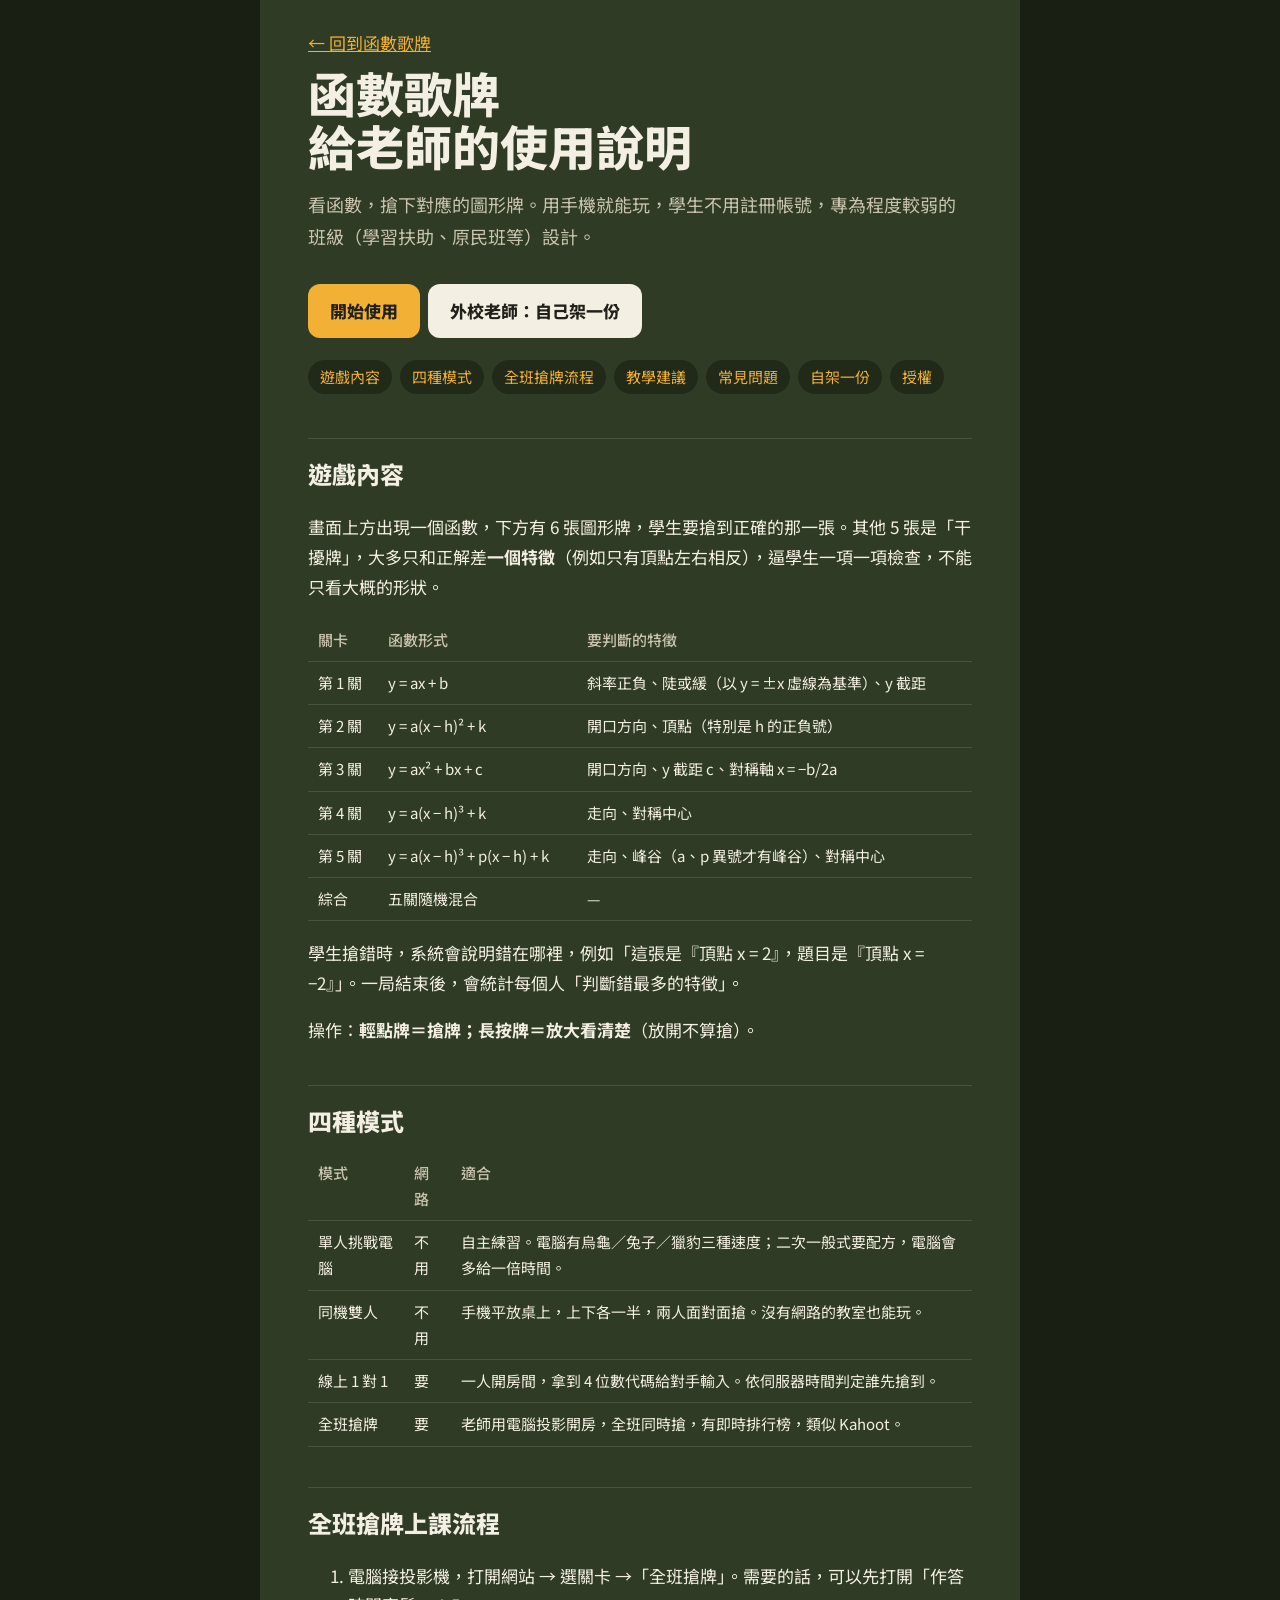
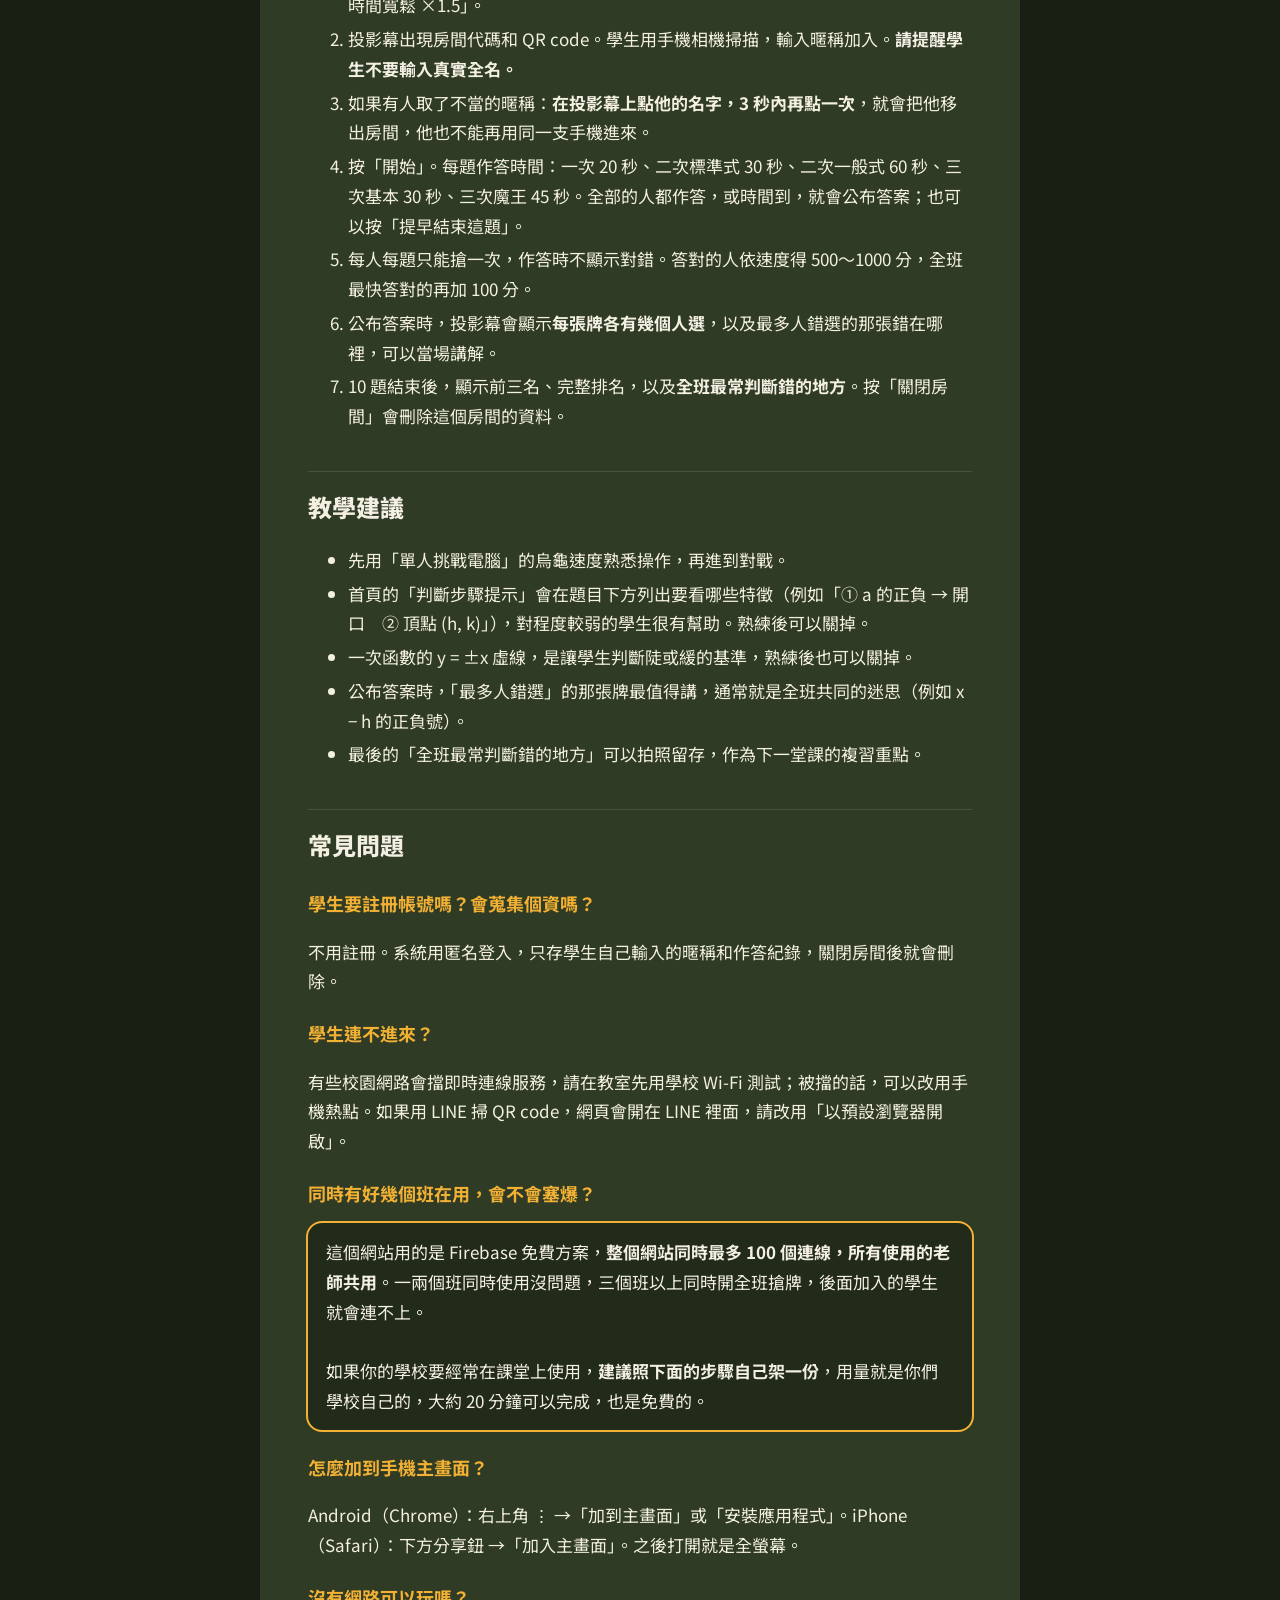
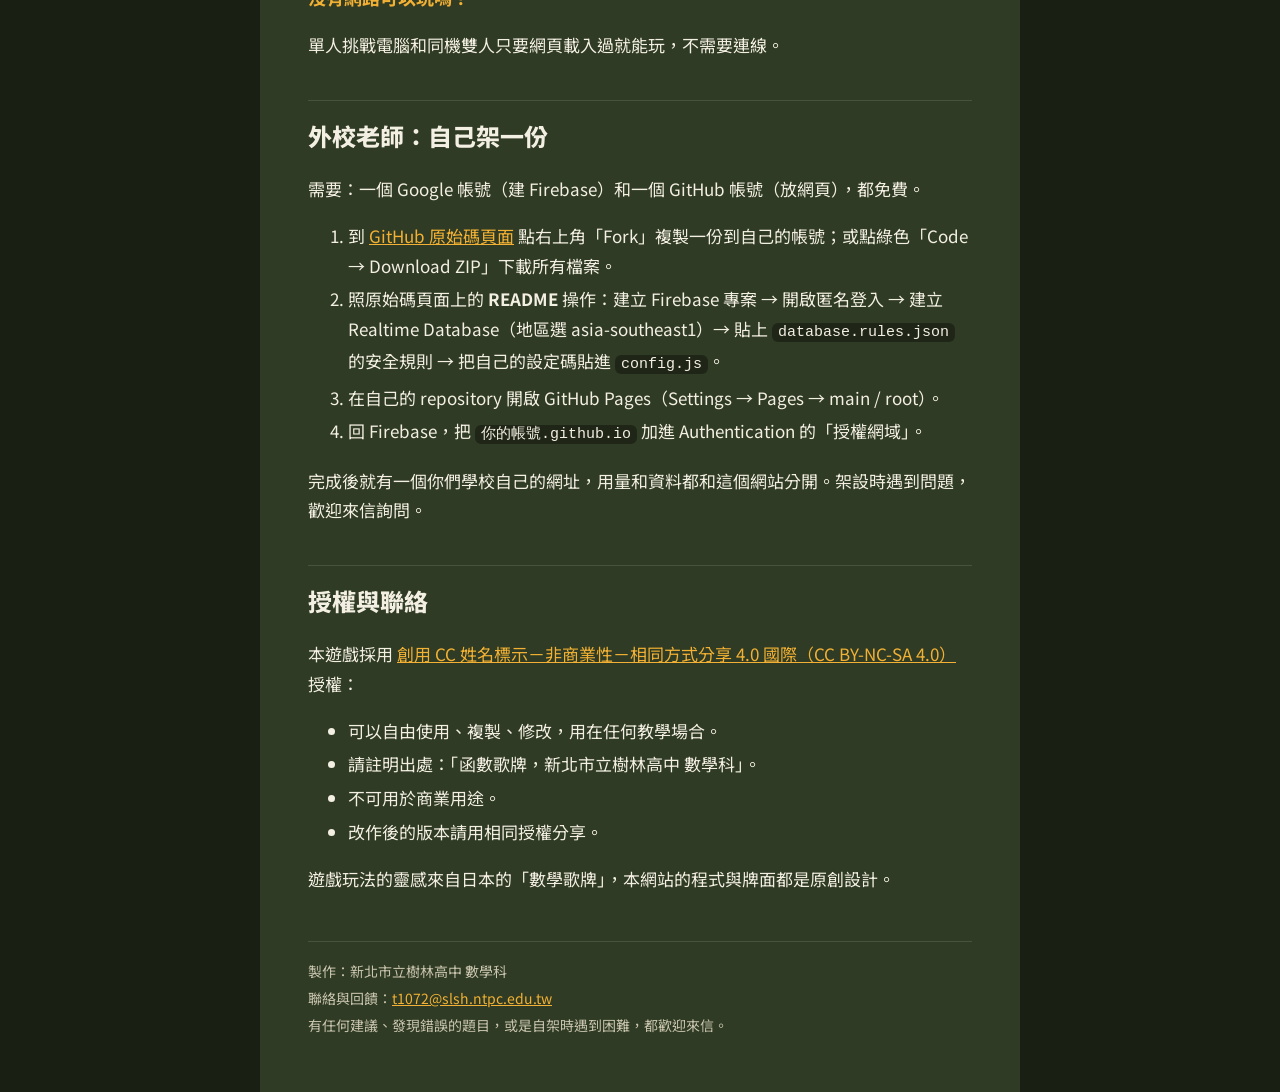
==== guide.html @ 3bf47dab "Add files via upload" ====
<!DOCTYPE html>
<html lang="zh-Hant">
<head>
<meta charset="utf-8">
<meta name="viewport" content="width=device-width,initial-scale=1">
<meta name="theme-color" content="#191f12">
<title>函數歌牌｜給老師的使用說明</title>
<link rel="icon" href="icon-192.png">
<link rel="preconnect" href="https://fonts.googleapis.com">
<link href="https://fonts.googleapis.com/css2?family=Noto+Sans+TC:wght@500;800&display=swap" rel="stylesheet">
<style>
:root{--ground:#2f3b24;--edge:#191f12;--paper:#f3efe2;--muted:#c9c4ae;--A:#f2b134;--card:#fbf7ec;--ink:#22201a}
*{box-sizing:border-box}
body{margin:0;background:var(--edge);color:var(--paper);font:17px/1.75 "Noto Sans TC","PingFang TC","Microsoft JhengHei",sans-serif}
.wrap{max-width:760px;margin:0 auto;background:var(--ground);min-height:100vh;padding:28px clamp(18px,5vw,48px) 60px}
h1{font-size:clamp(34px,6vw,48px);line-height:1.1;margin:8px 0 6px;font-weight:800}
h2{font-size:24px;margin:40px 0 10px;font-weight:800;padding-top:14px;border-top:1px solid rgba(255,255,255,.12)}
h3{font-size:18px;margin:22px 0 6px;color:var(--A)}
p,li{color:var(--paper)}
.lead{color:var(--muted);font-size:18px}
a{color:var(--A)}
.btn{display:inline-block;margin:14px 8px 0 0;padding:12px 22px;border-radius:12px;background:var(--A);color:var(--ink);font-weight:800;text-decoration:none}
.btn.alt{background:var(--paper)}
.toc{display:flex;flex-wrap:wrap;gap:8px;margin:18px 0 0;padding:0;list-style:none}
.toc a{display:inline-block;padding:4px 12px;border-radius:999px;background:rgba(0,0,0,.3);text-decoration:none;font-size:15px}
table{width:100%;border-collapse:collapse;margin:10px 0;font-size:15px}
th,td{text-align:left;padding:8px 10px;border-bottom:1px solid rgba(255,255,255,.12);vertical-align:top}
th{color:var(--muted);font-weight:500}
.box{background:rgba(0,0,0,.28);border-radius:14px;padding:14px 18px;margin:14px 0}
.box.warn{border-left:0;outline:2px solid var(--A)}
code{background:rgba(0,0,0,.35);padding:1px 6px;border-radius:6px;font-size:15px}
ol li,ul li{margin:4px 0}
footer{margin-top:48px;padding-top:16px;border-top:1px solid rgba(255,255,255,.12);font-size:14px;color:var(--muted);line-height:1.9}
@media(max-width:600px){table{font-size:14px}th,td{padding:6px}}
</style>
</head>
<body>
<div class="wrap">
<a href="./">← 回到函數歌牌</a>
<h1>函數歌牌<br>給老師的使用說明</h1>
<p class="lead">看函數，搶下對應的圖形牌。用手機就能玩，學生不用註冊帳號，專為程度較弱的班級（學習扶助、原民班等）設計。</p>
<a class="btn" href="./">開始使用</a><a class="btn alt" href="#self-host">外校老師：自己架一份</a>
<ul class="toc"><li><a href="#what">遊戲內容</a></li><li><a href="#modes">四種模式</a></li><li><a href="#class">全班搶牌流程</a></li><li><a href="#tips">教學建議</a></li><li><a href="#faq">常見問題</a></li><li><a href="#self-host">自架一份</a></li><li><a href="#license">授權</a></li></ul>

<h2 id="what">遊戲內容</h2>
<p>畫面上方出現一個函數，下方有 6 張圖形牌，學生要搶到正確的那一張。其他 5 張是「干擾牌」，大多只和正解差<strong>一個特徵</strong>（例如只有頂點左右相反），逼學生一項一項檢查，不能只看大概的形狀。</p>
<table>
<tr><th>關卡</th><th>函數形式</th><th>要判斷的特徵</th></tr>
<tr><td>第 1 關</td><td>y = ax + b</td><td>斜率正負、陡或緩（以 y = ±x 虛線為基準）、y 截距</td></tr>
<tr><td>第 2 關</td><td>y = a(x − h)² + k</td><td>開口方向、頂點（特別是 h 的正負號）</td></tr>
<tr><td>第 3 關</td><td>y = ax² + bx + c</td><td>開口方向、y 截距 c、對稱軸 x = −b/2a</td></tr>
<tr><td>第 4 關</td><td>y = a(x − h)³ + k</td><td>走向、對稱中心</td></tr>
<tr><td>第 5 關</td><td>y = a(x − h)³ + p(x − h) + k</td><td>走向、峰谷（a、p 異號才有峰谷）、對稱中心</td></tr>
<tr><td>綜合</td><td>五關隨機混合</td><td>—</td></tr>
</table>
<p>學生搶錯時，系統會說明錯在哪裡，例如「這張是『頂點 x = 2』，題目是『頂點 x = −2』」。一局結束後，會統計每個人「判斷錯最多的特徵」。</p>
<p>操作：<strong>輕點牌＝搶牌；長按牌＝放大看清楚</strong>（放開不算搶）。</p>

<h2 id="modes">四種模式</h2>
<table>
<tr><th>模式</th><th>網路</th><th>適合</th></tr>
<tr><td>單人挑戰電腦</td><td>不用</td><td>自主練習。電腦有烏龜／兔子／獵豹三種速度；二次一般式要配方，電腦會多給一倍時間。</td></tr>
<tr><td>同機雙人</td><td>不用</td><td>手機平放桌上，上下各一半，兩人面對面搶。沒有網路的教室也能玩。</td></tr>
<tr><td>線上 1 對 1</td><td>要</td><td>一人開房間，拿到 4 位數代碼給對手輸入。依伺服器時間判定誰先搶到。</td></tr>
<tr><td>全班搶牌</td><td>要</td><td>老師用電腦投影開房，全班同時搶，有即時排行榜，類似 Kahoot。</td></tr>
</table>

<h2 id="class">全班搶牌上課流程</h2>
<ol>
<li>電腦接投影機，打開網站 → 選關卡 →「全班搶牌」。需要的話，可以先打開「作答時間寬鬆 ×1.5」。</li>
<li>投影幕出現房間代碼和 QR code。學生用手機相機掃描，輸入暱稱加入。<strong>請提醒學生不要輸入真實全名。</strong></li>
<li>如果有人取了不當的暱稱：<strong>在投影幕上點他的名字，3 秒內再點一次</strong>，就會把他移出房間，他也不能再用同一支手機進來。</li>
<li>按「開始」。每題作答時間：一次 20 秒、二次標準式 30 秒、二次一般式 60 秒、三次基本 30 秒、三次魔王 45 秒。全部的人都作答，或時間到，就會公布答案；也可以按「提早結束這題」。</li>
<li>每人每題只能搶一次，作答時不顯示對錯。答對的人依速度得 500～1000 分，全班最快答對的再加 100 分。</li>
<li>公布答案時，投影幕會顯示<strong>每張牌各有幾個人選</strong>，以及最多人錯選的那張錯在哪裡，可以當場講解。</li>
<li>10 題結束後，顯示前三名、完整排名，以及<strong>全班最常判斷錯的地方</strong>。按「關閉房間」會刪除這個房間的資料。</li>
</ol>

<h2 id="tips">教學建議</h2>
<ul>
<li>先用「單人挑戰電腦」的烏龜速度熟悉操作，再進到對戰。</li>
<li>首頁的「判斷步驟提示」會在題目下方列出要看哪些特徵（例如「① a 的正負 → 開口　② 頂點 (h, k)」），對程度較弱的學生很有幫助。熟練後可以關掉。</li>
<li>一次函數的 y = ±x 虛線，是讓學生判斷陡或緩的基準，熟練後也可以關掉。</li>
<li>公布答案時，「最多人錯選」的那張牌最值得講，通常就是全班共同的迷思（例如 x − h 的正負號）。</li>
<li>最後的「全班最常判斷錯的地方」可以拍照留存，作為下一堂課的複習重點。</li>
</ul>

<h2 id="faq">常見問題</h2>
<h3>學生要註冊帳號嗎？會蒐集個資嗎？</h3>
<p>不用註冊。系統用匿名登入，只存學生自己輸入的暱稱和作答紀錄，關閉房間後就會刪除。</p>
<h3>學生連不進來？</h3>
<p>有些校園網路會擋即時連線服務，請在教室先用學校 Wi-Fi 測試；被擋的話，可以改用手機熱點。如果用 LINE 掃 QR code，網頁會開在 LINE 裡面，請改用「以預設瀏覽器開啟」。</p>
<h3>同時有好幾個班在用，會不會塞爆？</h3>
<div class="box warn">這個網站用的是 Firebase 免費方案，<strong>整個網站同時最多 100 個連線，所有使用的老師共用</strong>。一兩個班同時使用沒問題，三個班以上同時開全班搶牌，後面加入的學生就會連不上。
<br><br>如果你的學校要經常在課堂上使用，<strong>建議照下面的步驟自己架一份</strong>，用量就是你們學校自己的，大約 20 分鐘可以完成，也是免費的。</div>
<h3>怎麼加到手機主畫面？</h3>
<p>Android（Chrome）：右上角 ⋮ →「加到主畫面」或「安裝應用程式」。iPhone（Safari）：下方分享鈕 →「加入主畫面」。之後打開就是全螢幕。</p>
<h3>沒有網路可以玩嗎？</h3>
<p>單人挑戰電腦和同機雙人只要網頁載入過就能玩，不需要連線。</p>

<h2 id="self-host">外校老師：自己架一份</h2>
<p>需要：一個 Google 帳號（建 Firebase）和一個 GitHub 帳號（放網頁），都免費。</p>
<ol>
<li>到 <a href="https://github.com/tyz0516/function-karuta" target="_blank" rel="noopener">GitHub 原始碼頁面</a> 點右上角「Fork」複製一份到自己的帳號；或點綠色「Code → Download ZIP」下載所有檔案。</li>
<li>照原始碼頁面上的 <strong>README</strong> 操作：建立 Firebase 專案 → 開啟匿名登入 → 建立 Realtime Database（地區選 asia-southeast1）→ 貼上 <code>database.rules.json</code> 的安全規則 → 把自己的設定碼貼進 <code>config.js</code>。</li>
<li>在自己的 repository 開啟 GitHub Pages（Settings → Pages → main / root）。</li>
<li>回 Firebase，把 <code>你的帳號.github.io</code> 加進 Authentication 的「授權網域」。</li>
</ol>
<p>完成後就有一個你們學校自己的網址，用量和資料都和這個網站分開。架設時遇到問題，歡迎來信詢問。</p>

<h2 id="license">授權與聯絡</h2>
<p>本遊戲採用 <a href="https://creativecommons.org/licenses/by-nc-sa/4.0/deed.zh-hant" target="_blank" rel="noopener">創用 CC 姓名標示－非商業性－相同方式分享 4.0 國際（CC BY-NC-SA 4.0）</a> 授權：</p>
<ul>
<li>可以自由使用、複製、修改，用在任何教學場合。</li>
<li>請註明出處：「函數歌牌，新北市立樹林高中 數學科」。</li>
<li>不可用於商業用途。</li>
<li>改作後的版本請用相同授權分享。</li>
</ul>
<p>遊戲玩法的靈感來自日本的「數學歌牌」，本網站的程式與牌面都是原創設計。</p>
<footer>製作：新北市立樹林高中 數學科<br>聯絡與回饋：<a href="mailto:t1072@slsh.ntpc.edu.tw">t1072@slsh.ntpc.edu.tw</a><br>有任何建議、發現錯誤的題目，或是自架時遇到困難，都歡迎來信。</footer>
</div>
</body>
</html>
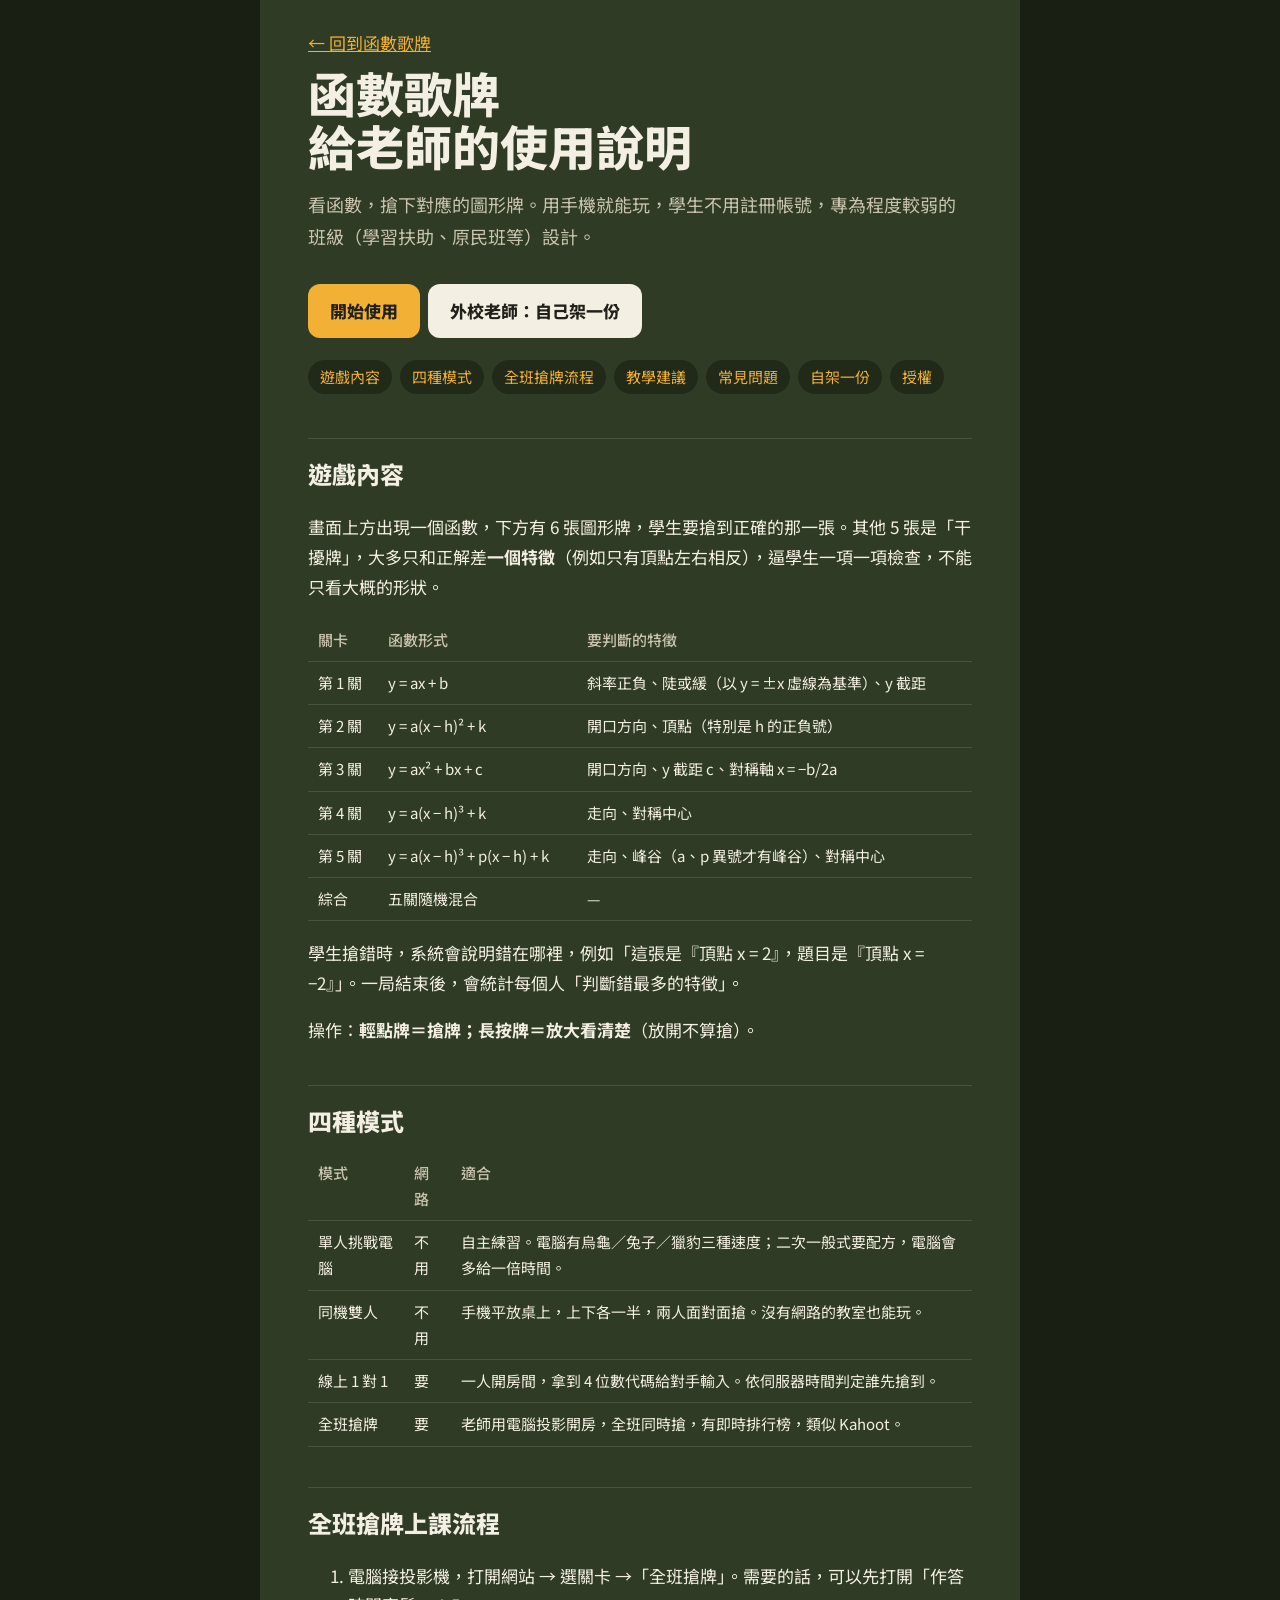
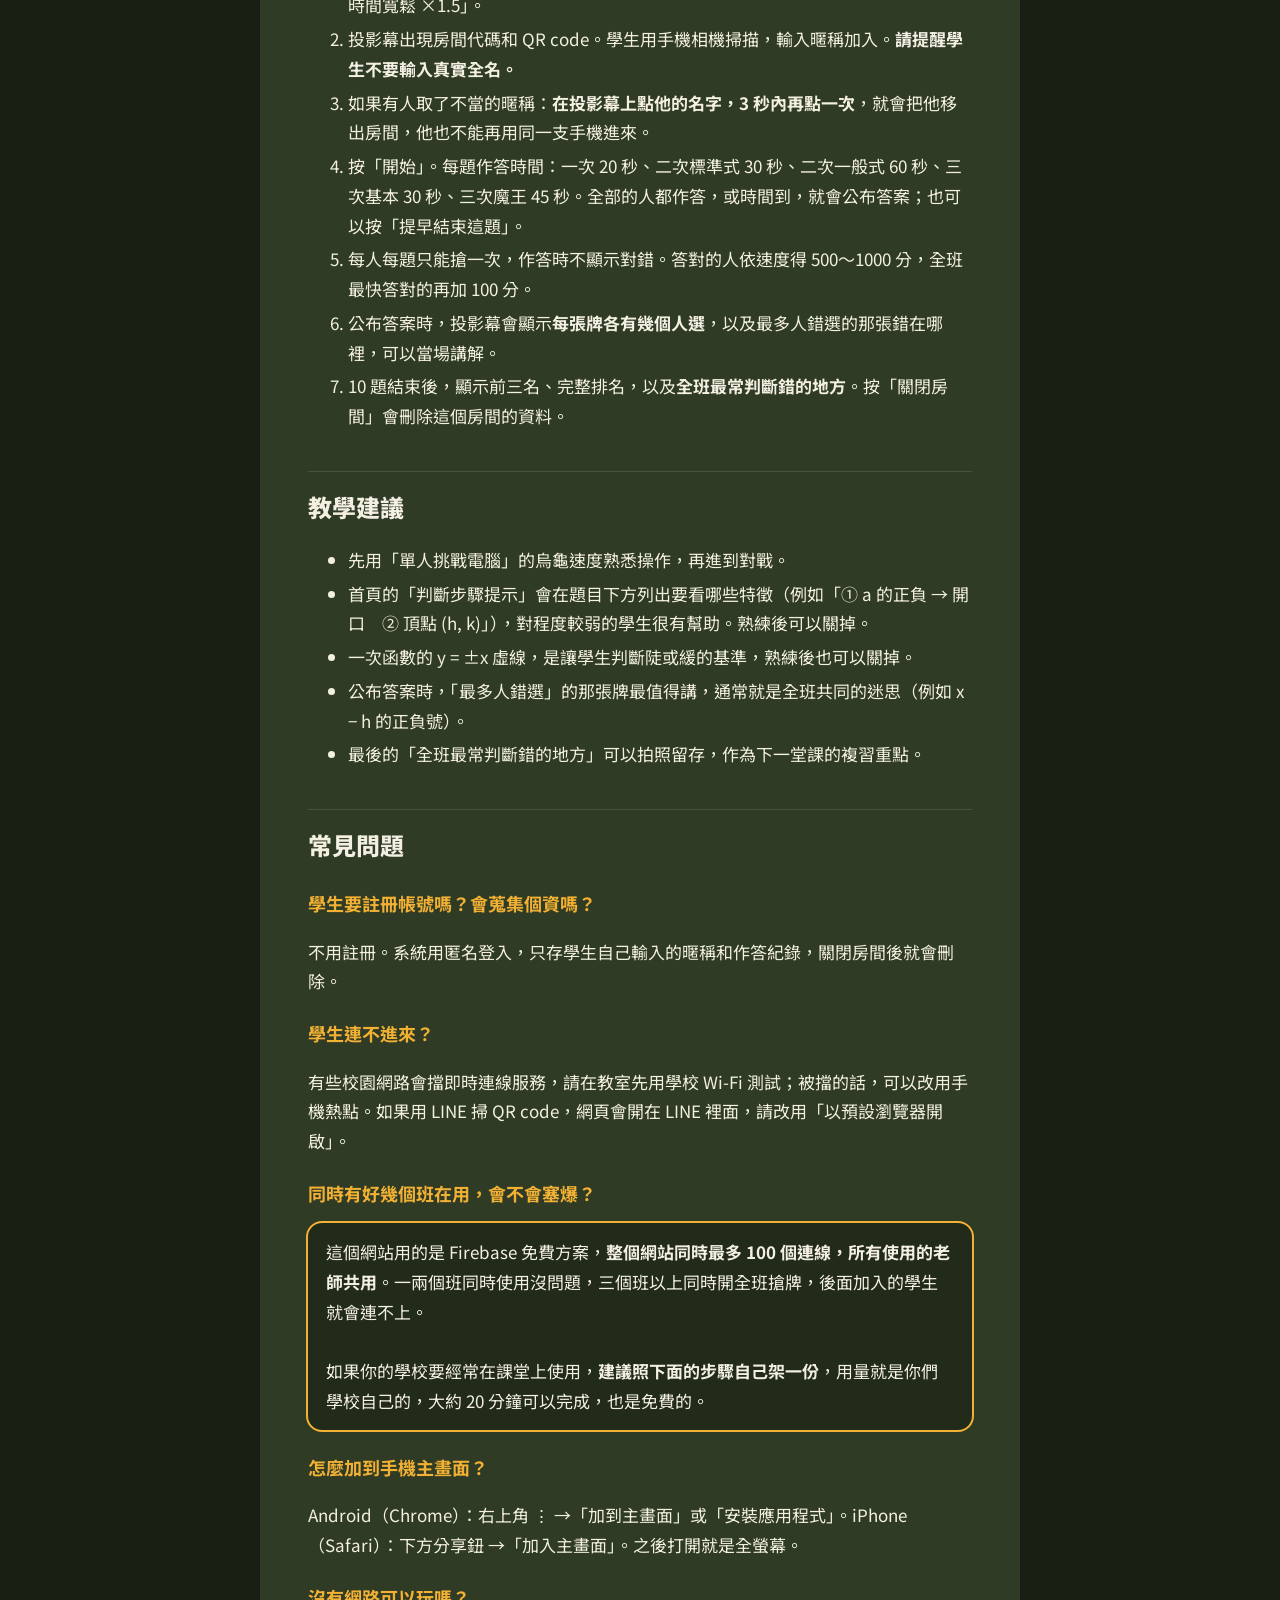
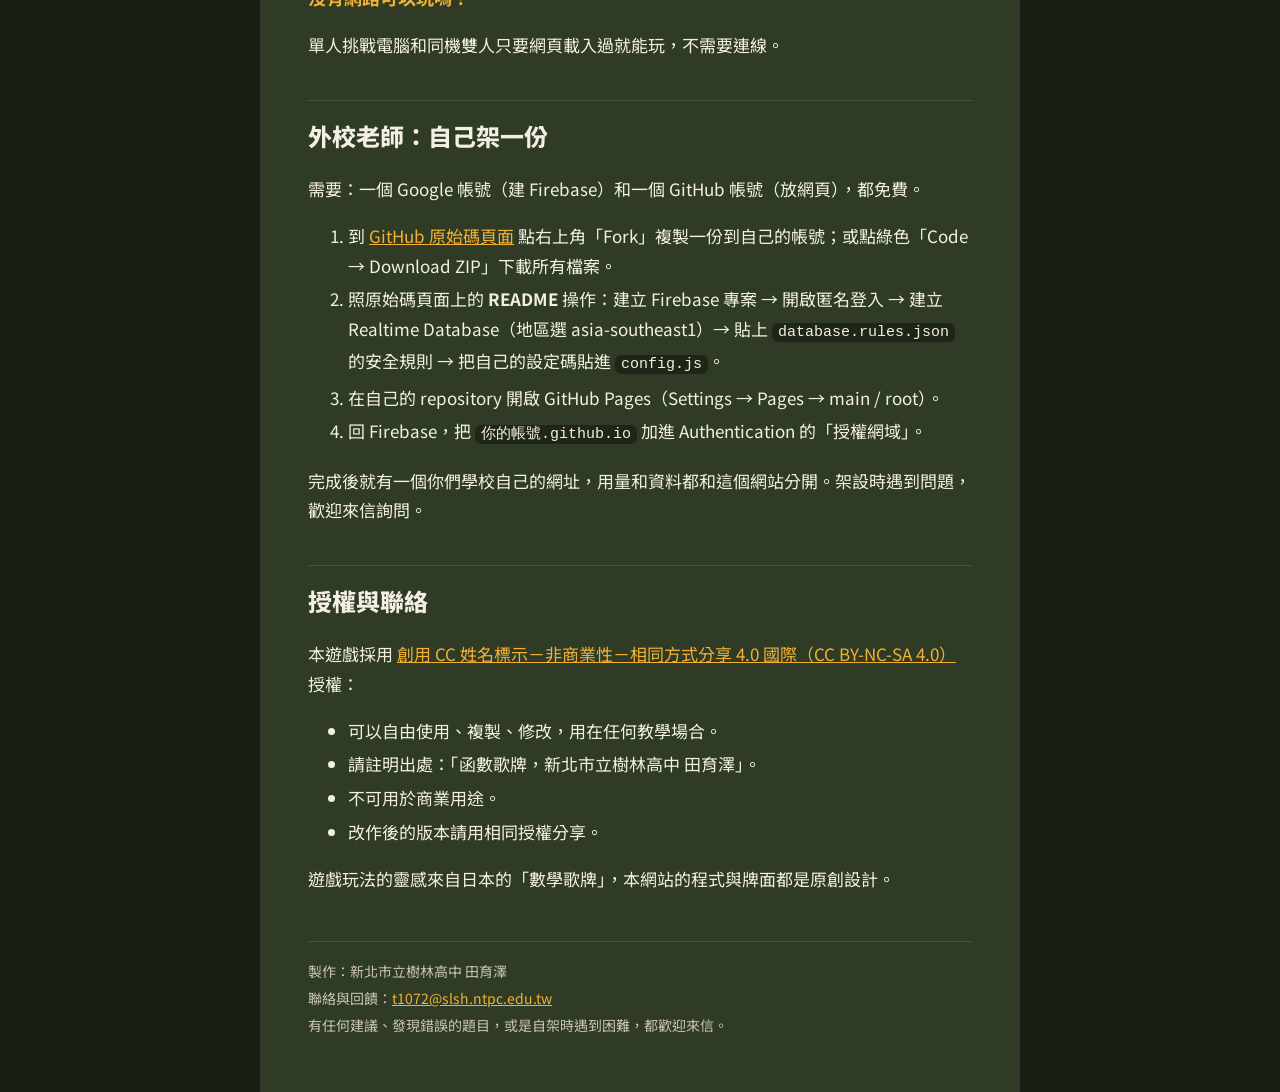
==== commit ad2725e6: "Add files via upload" ====
--- a/guide.html
+++ b/guide.html
@@ -112,12 +112,12 @@
 <p>本遊戲採用 <a href="https://creativecommons.org/licenses/by-nc-sa/4.0/deed.zh-hant" target="_blank" rel="noopener">創用 CC 姓名標示－非商業性－相同方式分享 4.0 國際（CC BY-NC-SA 4.0）</a> 授權：</p>
 <ul>
 <li>可以自由使用、複製、修改，用在任何教學場合。</li>
-<li>請註明出處：「函數歌牌，新北市立樹林高中 數學科」。</li>
+<li>請註明出處：「函數歌牌，新北市立樹林高中 田育澤」。</li>
 <li>不可用於商業用途。</li>
 <li>改作後的版本請用相同授權分享。</li>
 </ul>
 <p>遊戲玩法的靈感來自日本的「數學歌牌」，本網站的程式與牌面都是原創設計。</p>
-<footer>製作：新北市立樹林高中 數學科<br>聯絡與回饋：<a href="mailto:t1072@slsh.ntpc.edu.tw">t1072@slsh.ntpc.edu.tw</a><br>有任何建議、發現錯誤的題目，或是自架時遇到困難，都歡迎來信。</footer>
+<footer>製作：新北市立樹林高中 田育澤<br>聯絡與回饋：<a href="mailto:t1072@slsh.ntpc.edu.tw">t1072@slsh.ntpc.edu.tw</a><br>有任何建議、發現錯誤的題目，或是自架時遇到困難，都歡迎來信。</footer>
 </div>
 </body>
 </html>
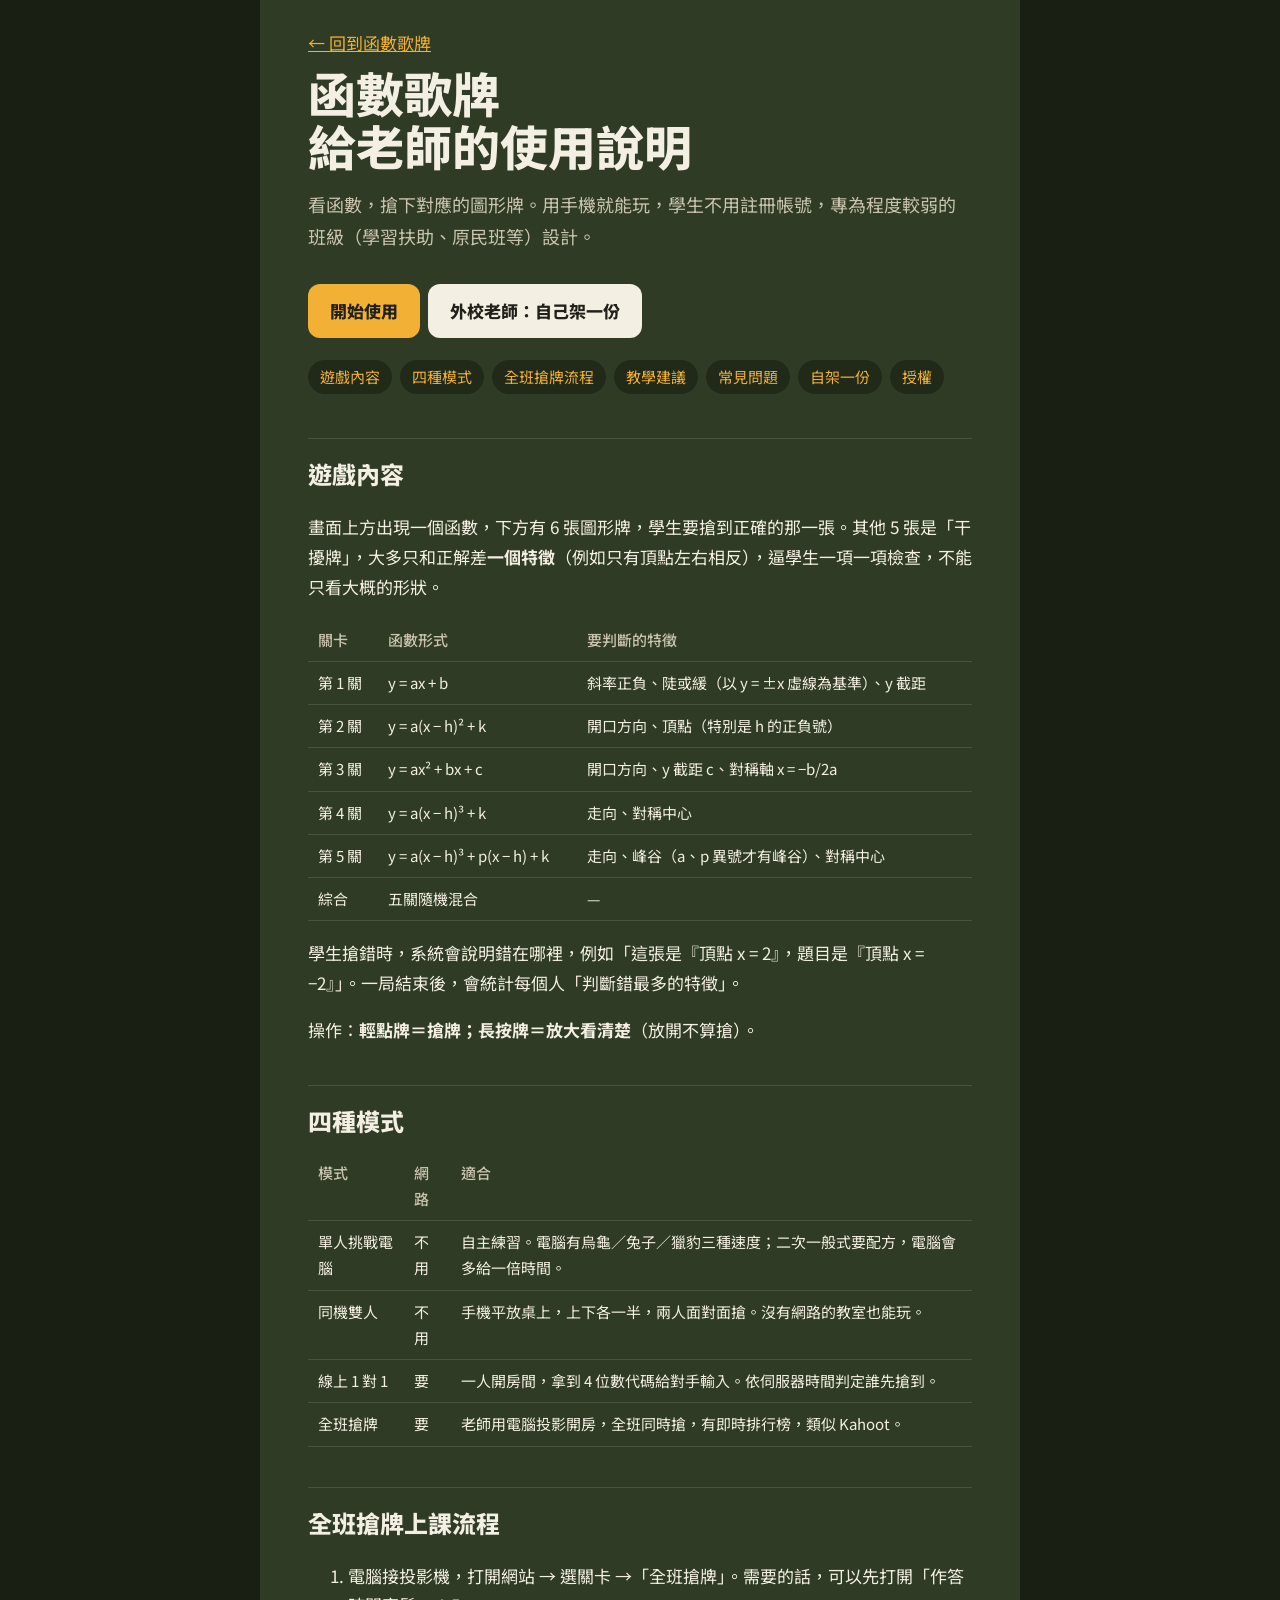
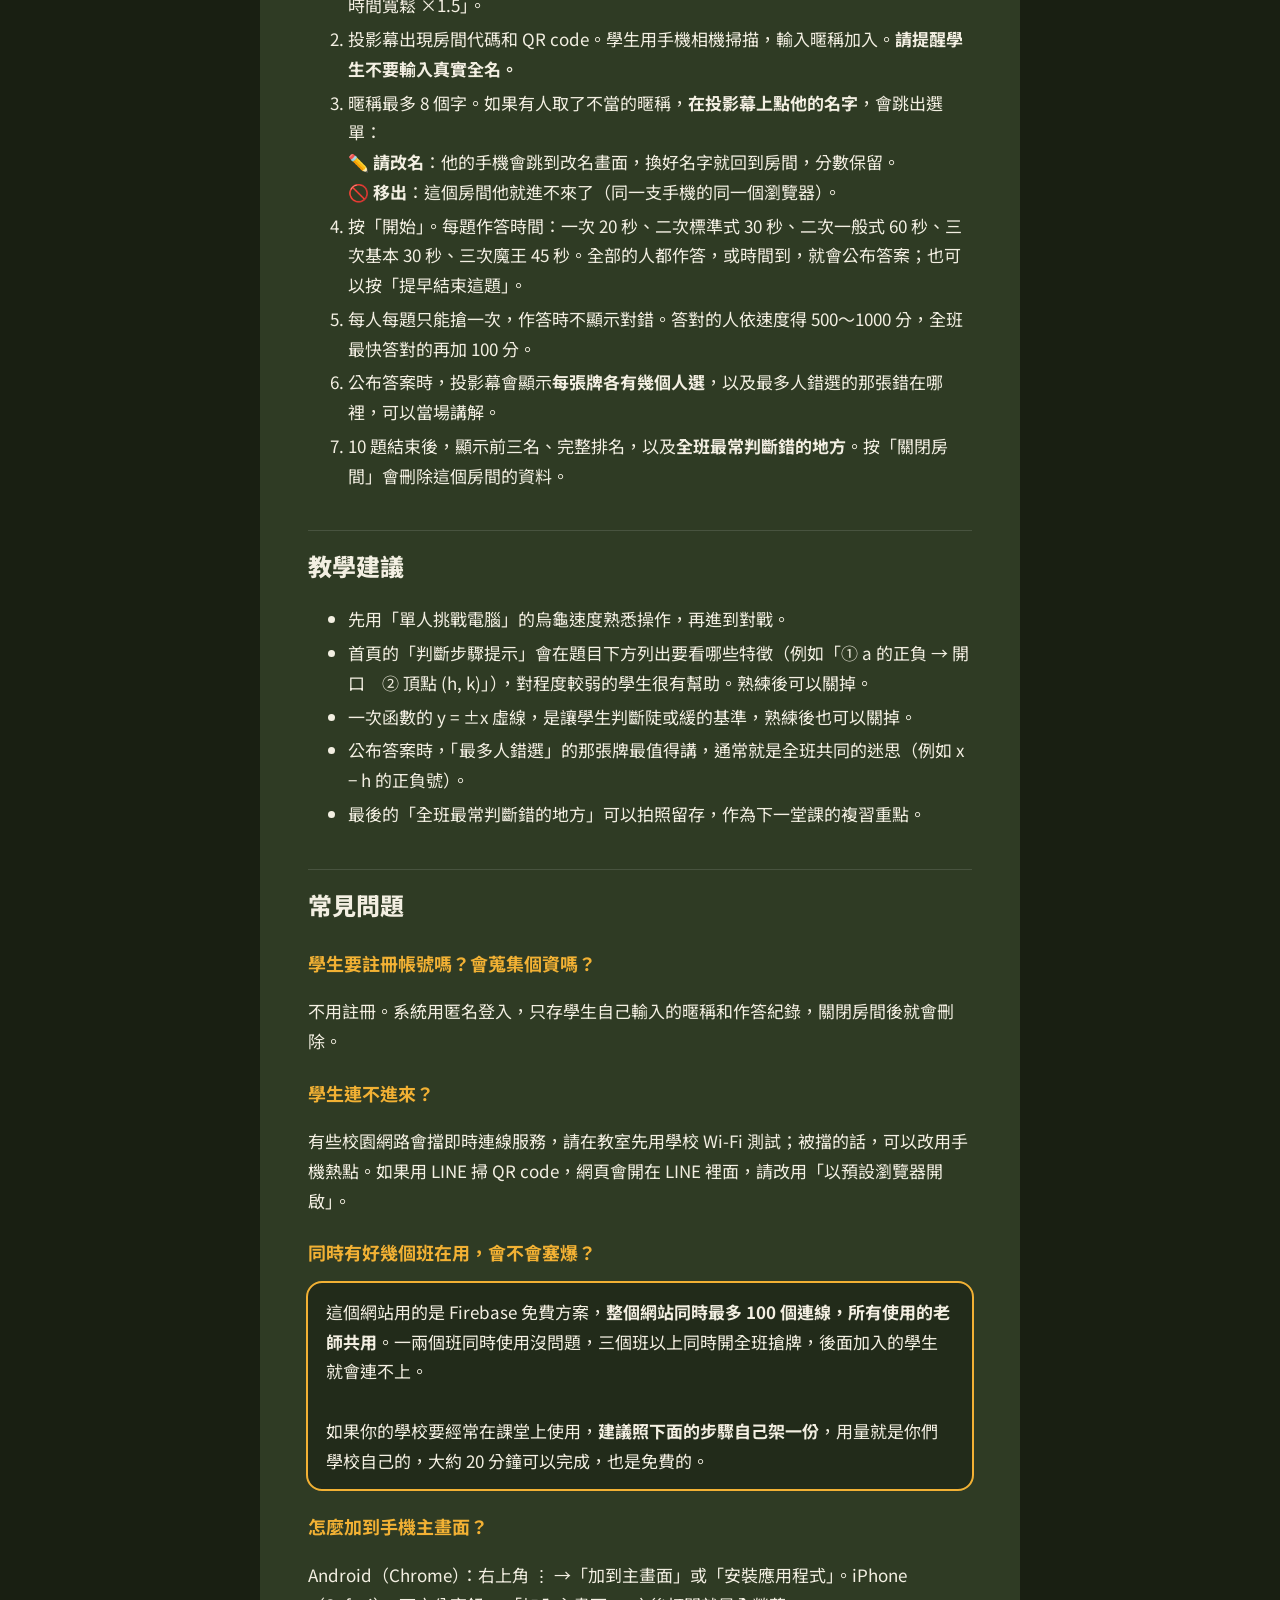
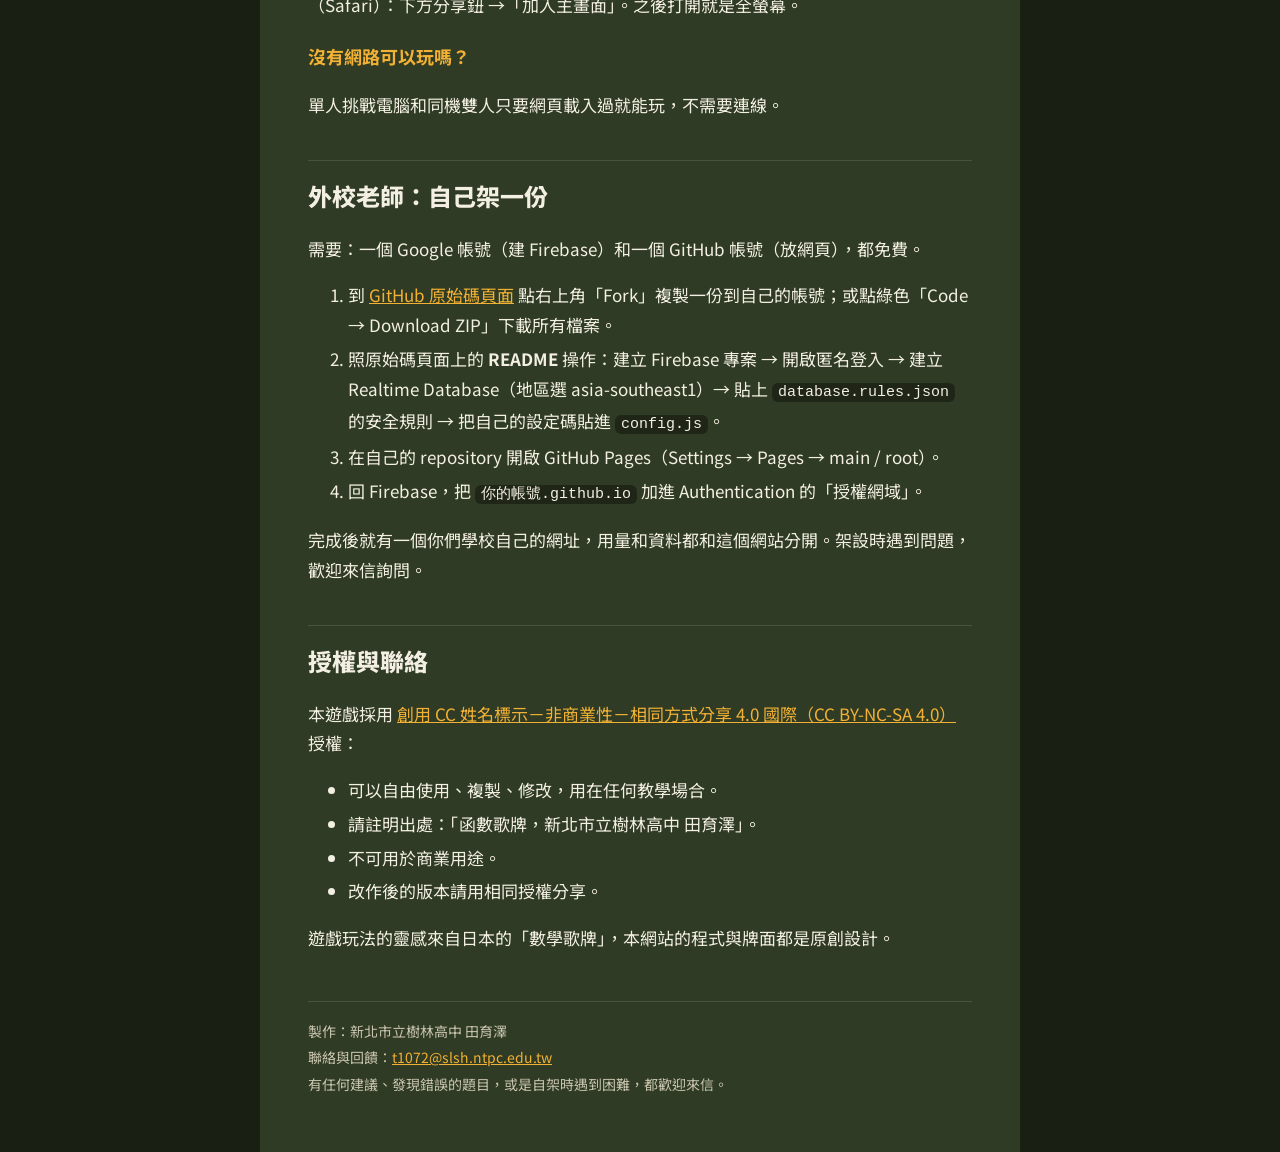
==== commit 4b574d59: "Add files via upload" ====
--- a/guide.html
+++ b/guide.html
@@ -69,7 +69,7 @@
 <ol>
 <li>電腦接投影機，打開網站 → 選關卡 →「全班搶牌」。需要的話，可以先打開「作答時間寬鬆 ×1.5」。</li>
 <li>投影幕出現房間代碼和 QR code。學生用手機相機掃描，輸入暱稱加入。<strong>請提醒學生不要輸入真實全名。</strong></li>
-<li>如果有人取了不當的暱稱：<strong>在投影幕上點他的名字，3 秒內再點一次</strong>，就會把他移出房間，他也不能再用同一支手機進來。</li>
+<li>暱稱最多 8 個字。如果有人取了不當的暱稱，<strong>在投影幕上點他的名字</strong>，會跳出選單：<br>✏️ <strong>請改名</strong>：他的手機會跳到改名畫面，換好名字就回到房間，分數保留。<br>🚫 <strong>移出</strong>：這個房間他就進不來了（同一支手機的同一個瀏覽器）。</li>
 <li>按「開始」。每題作答時間：一次 20 秒、二次標準式 30 秒、二次一般式 60 秒、三次基本 30 秒、三次魔王 45 秒。全部的人都作答，或時間到，就會公布答案；也可以按「提早結束這題」。</li>
 <li>每人每題只能搶一次，作答時不顯示對錯。答對的人依速度得 500～1000 分，全班最快答對的再加 100 分。</li>
 <li>公布答案時，投影幕會顯示<strong>每張牌各有幾個人選</strong>，以及最多人錯選的那張錯在哪裡，可以當場講解。</li>
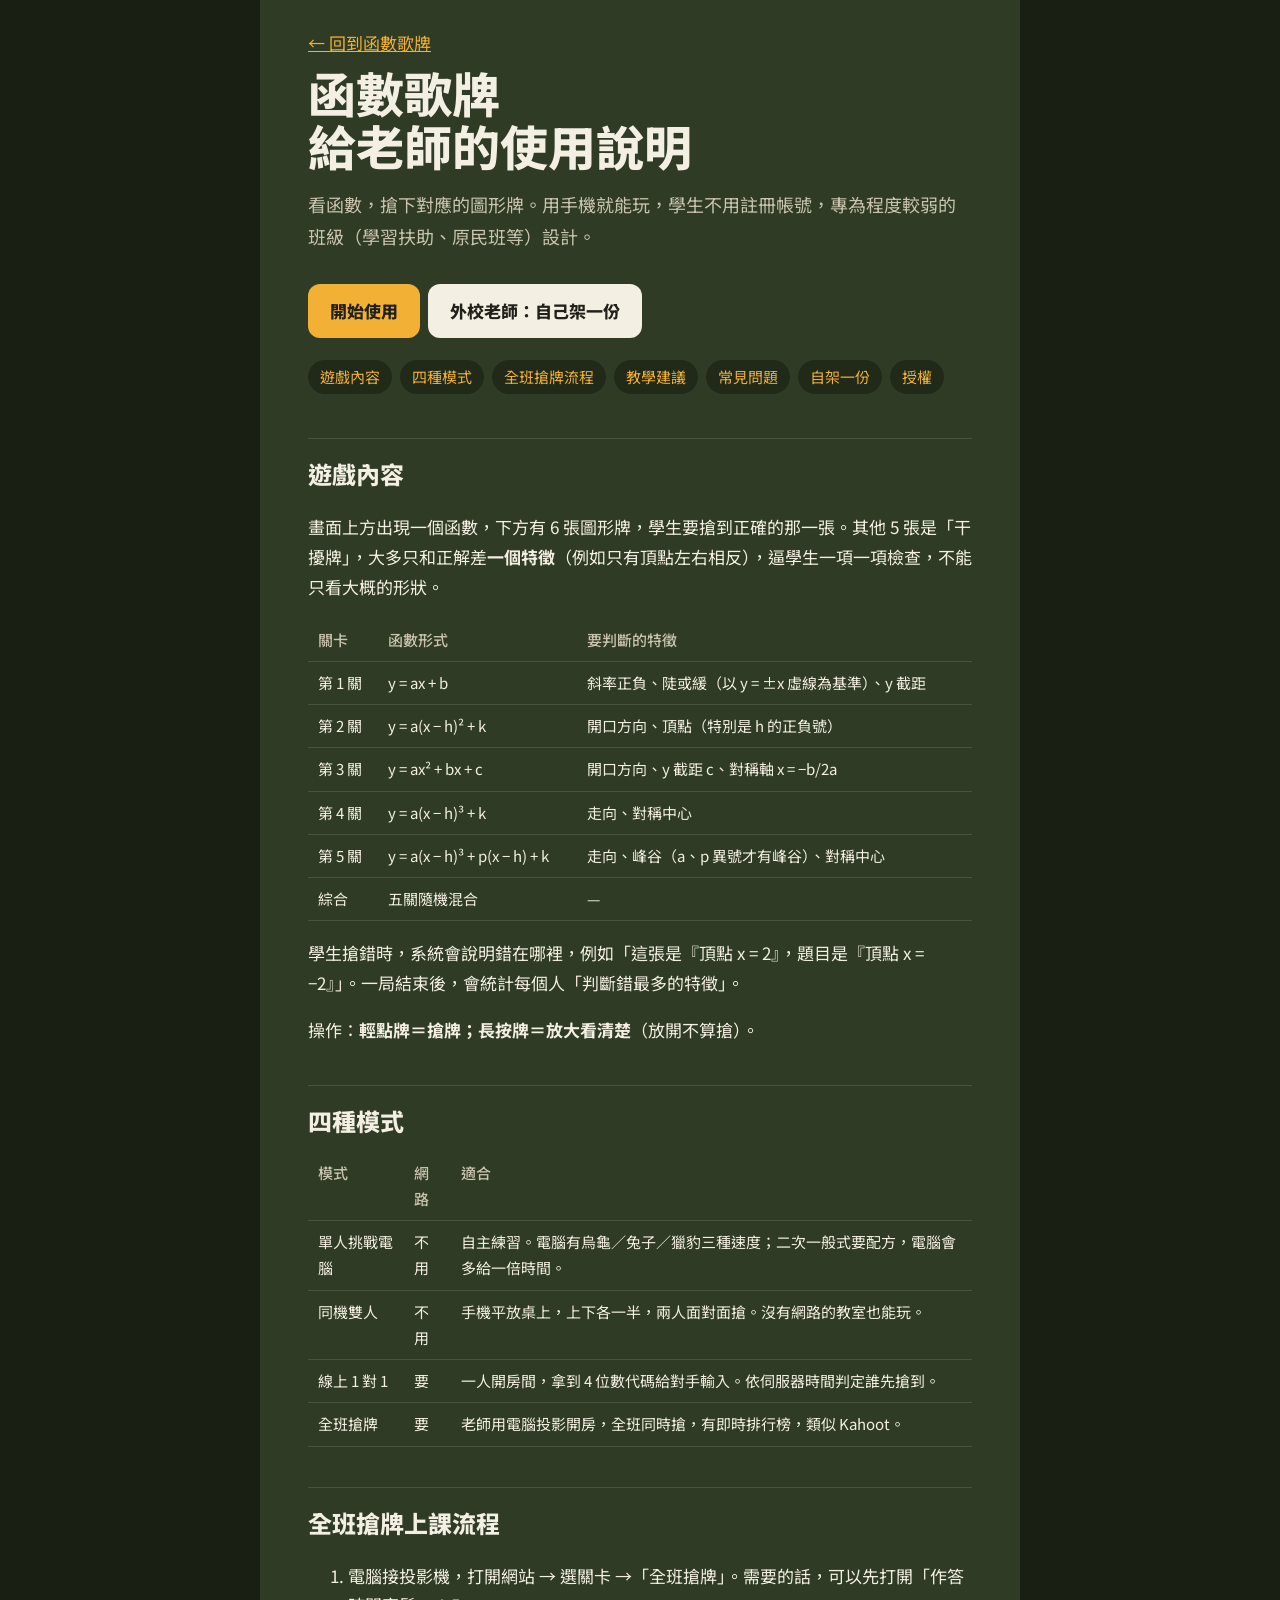
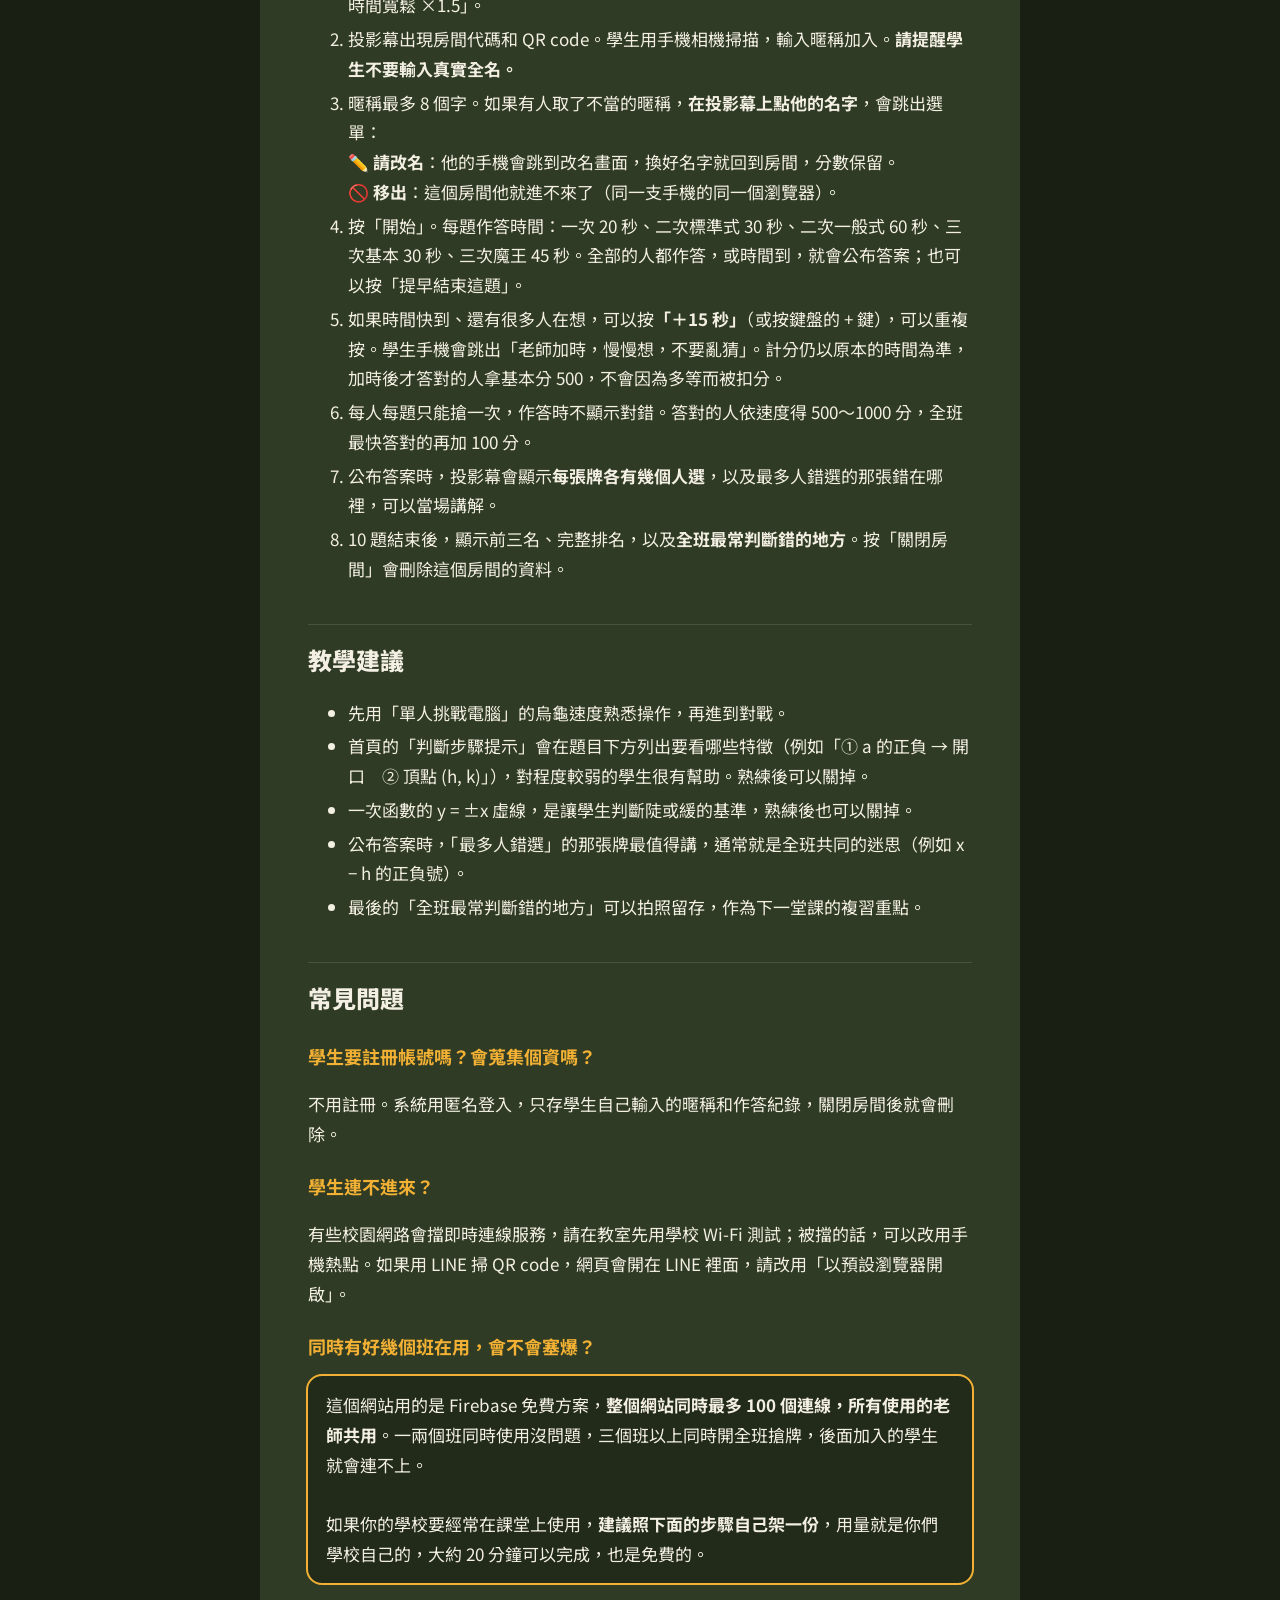
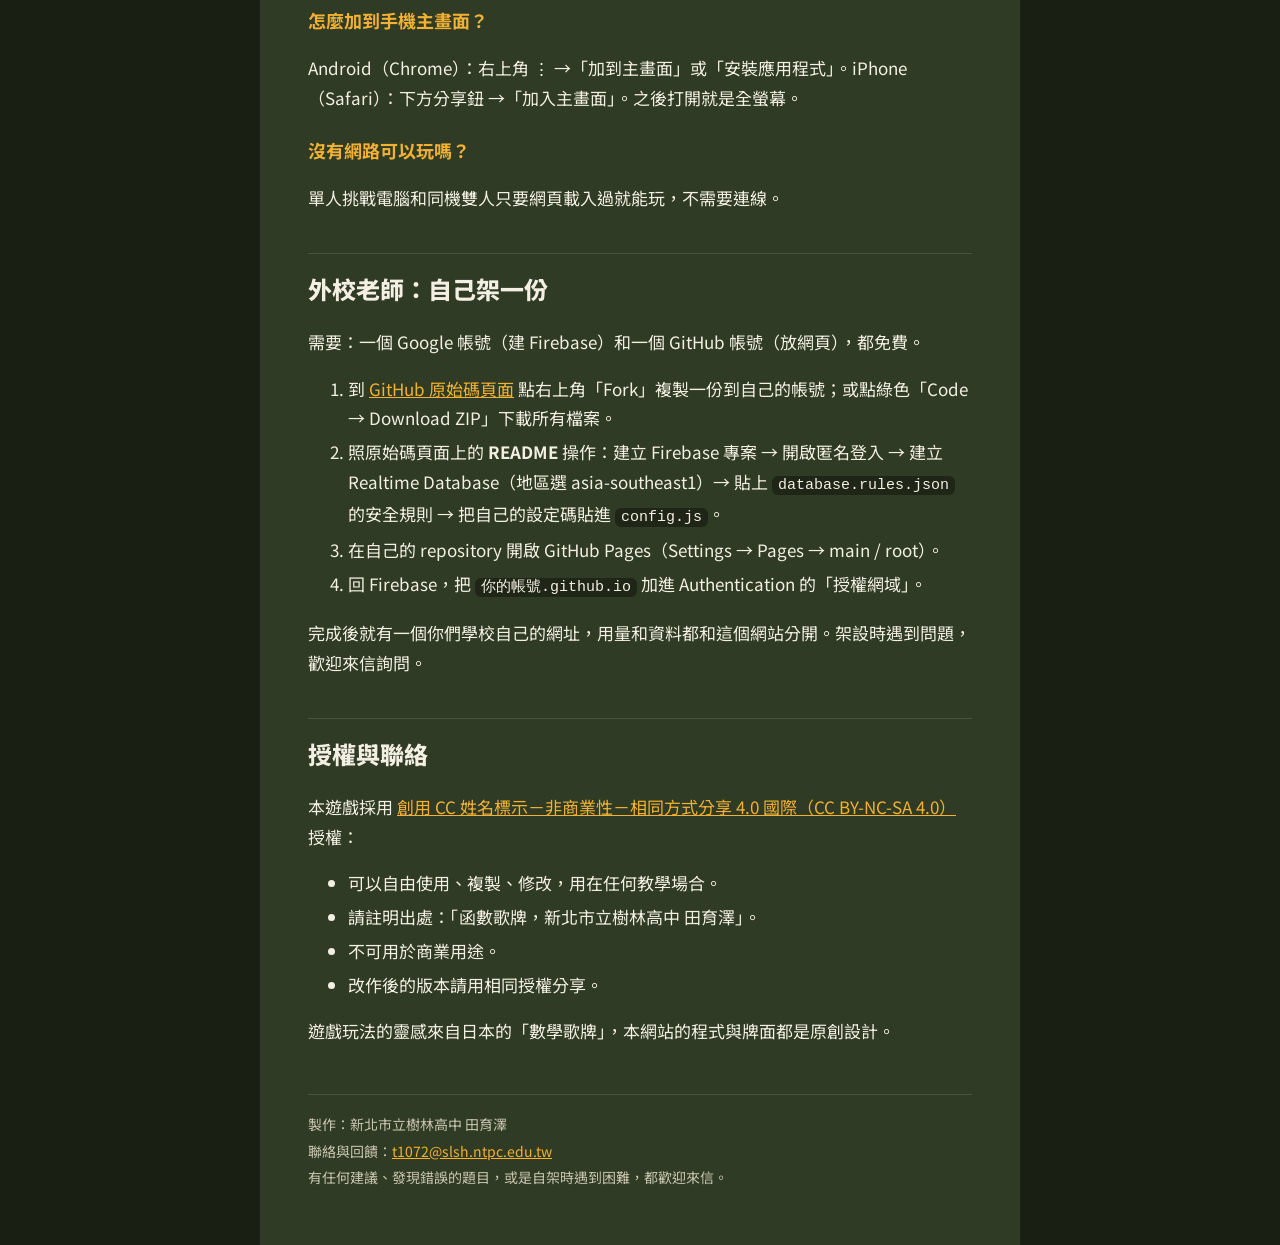
==== commit e5a6874f: "Add files via upload" ====
--- a/guide.html
+++ b/guide.html
@@ -71,6 +71,7 @@
 <li>投影幕出現房間代碼和 QR code。學生用手機相機掃描，輸入暱稱加入。<strong>請提醒學生不要輸入真實全名。</strong></li>
 <li>暱稱最多 8 個字。如果有人取了不當的暱稱，<strong>在投影幕上點他的名字</strong>，會跳出選單：<br>✏️ <strong>請改名</strong>：他的手機會跳到改名畫面，換好名字就回到房間，分數保留。<br>🚫 <strong>移出</strong>：這個房間他就進不來了（同一支手機的同一個瀏覽器）。</li>
 <li>按「開始」。每題作答時間：一次 20 秒、二次標準式 30 秒、二次一般式 60 秒、三次基本 30 秒、三次魔王 45 秒。全部的人都作答，或時間到，就會公布答案；也可以按「提早結束這題」。</li>
+<li>如果時間快到、還有很多人在想，可以按<strong>「＋15 秒」</strong>（或按鍵盤的 + 鍵），可以重複按。學生手機會跳出「老師加時，慢慢想，不要亂猜」。計分仍以原本的時間為準，加時後才答對的人拿基本分 500，不會因為多等而被扣分。</li>
 <li>每人每題只能搶一次，作答時不顯示對錯。答對的人依速度得 500～1000 分，全班最快答對的再加 100 分。</li>
 <li>公布答案時，投影幕會顯示<strong>每張牌各有幾個人選</strong>，以及最多人錯選的那張錯在哪裡，可以當場講解。</li>
 <li>10 題結束後，顯示前三名、完整排名，以及<strong>全班最常判斷錯的地方</strong>。按「關閉房間」會刪除這個房間的資料。</li>
